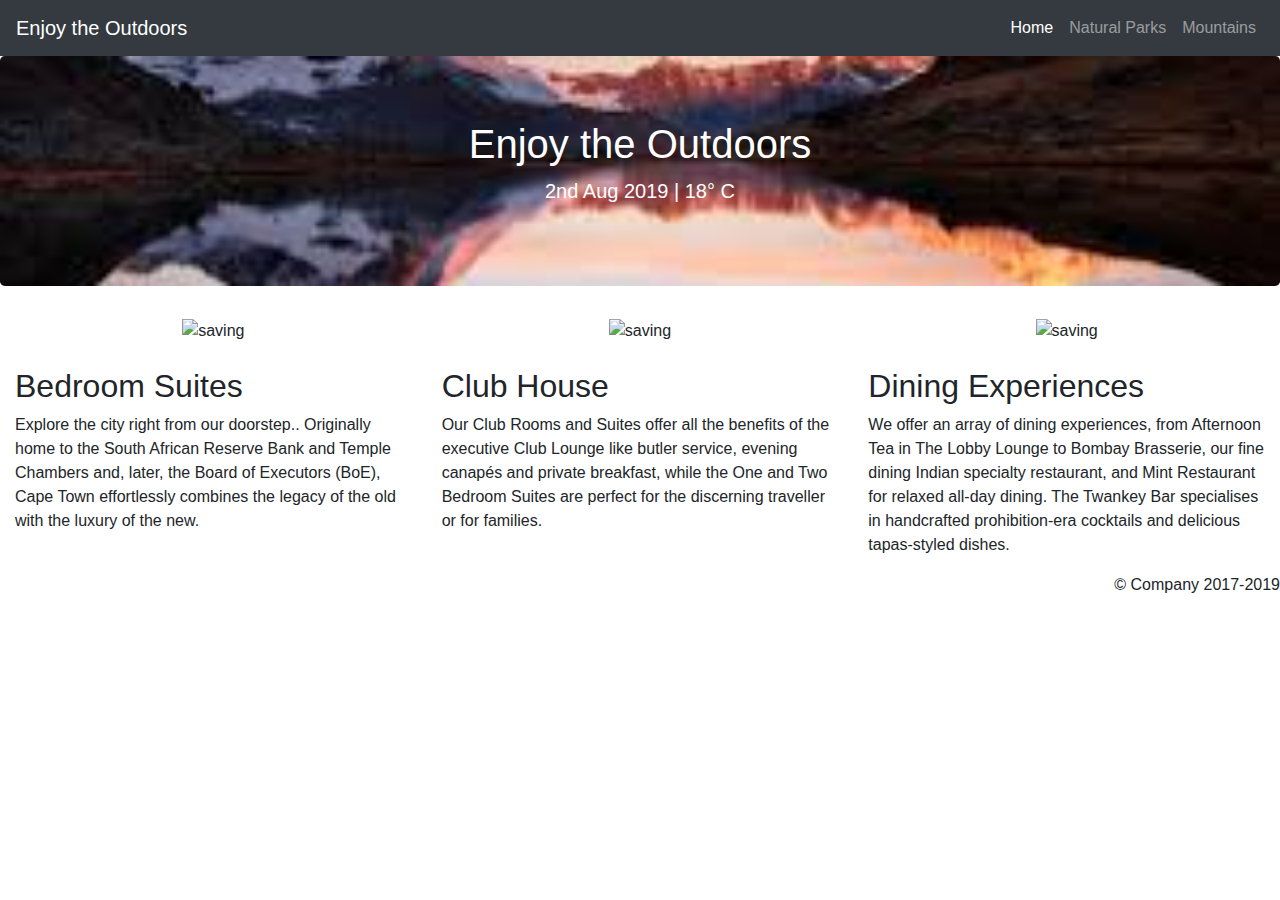
==== index.html @ 8d731788 "Worked on Mountains" ====
<!doctype html>
<html lang="en">

<head>
    <!-- Required meta tags -->
    <meta charset="utf-8">
    <meta name="viewport" content="width=device-width, initial-scale=1, shrink-to-fit=no">

    <!-- Bootstrap CSS -->
    <link rel="stylesheet" href="https://stackpath.bootstrapcdn.com/bootstrap/4.3.1/css/bootstrap.min.css" integrity="sha384-ggOyR0iXCbMQv3Xipma34MD+dH/1fQ784/j6cY/iJTQUOhcWr7x9JvoRxT2MZw1T" crossorigin="anonymous">
    <link rel="stylesheet" href="https://use.fontawesome.com/releases/v5.6.3/css/all.css" integrity="sha384-UHRtZLI+pbxtHCWp1t77Bi1L4ZtiqrqD80Kn4Z8NTSRyMA2Fd33n5dQ8lWUE00s/" crossorigin="anonymous">
    <link rel="stylesheet" href="/css/stylesheet.css">
    <title>Enjoy the Outdoors</title>
</head>

<body>
    <!--Nav Bar -->
    <nav class="navbar navbar-expand-md navbar-dark fixed-top bg-dark">
        <a class="navbar-brand" href="index.html">Enjoy the Outdoors</a>
        <button class="navbar-toggler" type="button" data-toggle="collapse" data-target="#navbarsExampleDefault" aria-controls="navbarsExampleDefault" aria-expanded="false" aria-label="Toggle navigation">
            <span class="navbar-toggler-icon"></span>
        </button>
        <div class="collapse navbar-collapse" id="navbarsExampleDefault">
            <div class="ml-auto">
                <ul class="navbar-nav">
                    <li class="nav-item">
                        <a class="nav-link active" href="index.html">Home<span class="sr-only">(current)</span></a>
                    </li>
                    <li class="nav-item">
                        <a class="nav-link" href="parks.html">Natural Parks<span class="sr-only"></span></a>
                    </li>
                    <li class="nav-item">
                        <a class="nav-link" href="mountains.html">Mountains<span class="sr-only"></span></a>
                    </li>
                </ul>
            </div>
        </div>
    </nav>
    <!--End of Nav Bar -->

    <!--header -->
    <header>
        <!-- Main jumbotron for a primary marketing message or call to action -->
        <div class="jumbotron">
            <div class="container text-center">
                <h1>Enjoy the Outdoors</h1>
                <p class="lead"> 2nd Aug 2019 | 18° C<span>
                    </span></p>
            </div>
        </div>
    </header>
    <!--End header -->
    <main>
        <div class="container-fluid">
            <!--Begining of row-->
            <div class="row">
                <div class="col-lg-4">
                    <div class="text-center mb-4">
                        <img src="images/hotelroom.jpeg" class="bd-placeholder-img  image-md" alt="saving">
                    </div>
                    <h2>Bedroom Suites</h2>
                    <p>Explore the city right from our doorstep.. Originally home to the South African Reserve Bank and Temple Chambers and, later, the Board of Executors (BoE), Cape Town effortlessly combines the legacy of the old with the luxury of the
                        new.
                    </p>
                </div>
                <div class="col-lg-4">
                    <div class="text-center mb-4">
                        <img src="images/restuarent.jpeg" class="bd-placeholder-img image-md" alt="saving">
                    </div>
                    <h2>Club House</h2>
                    <p>Our Club Rooms and Suites offer all the benefits of the executive Club Lounge like butler service, evening canapés and private breakfast, while the One and Two Bedroom Suites are perfect for the discerning traveller or for families.</p>
                </div>
                <div class="col-lg-4 ">
                    <div class="text-center mb-4">
                        <img src="images/dining.jpeg" class="image-md bd-placeholder-img image-md" alt="saving">
                    </div>
                    <h2>Dining Experiences</h2>
                    <p>We offer an array of dining experiences, from Afternoon Tea in The Lobby Lounge to Bombay Brasserie, our fine dining Indian specialty restaurant, and Mint Restaurant for relaxed all-day dining. The Twankey Bar specialises in handcrafted
                        prohibition-era cocktails and delicious tapas-styled dishes. </p>
                </div>
            </div>
            <!-- end of row -->
        </div>
    </main>
    <footer>
        <p>&copy; Company 2017-2019</p>
    </footer>
    <!-- Optional JavaScript -->
    <!-- jQuery first, then Popper.js, then Bootstrap JS -->
    <script src="https://code.jquery.com/jquery-3.3.1.slim.min.js" integrity="sha384-q8i/X+965DzO0rT7abK41JStQIAqVgRVzpbzo5smXKp4YfRvH+8abtTE1Pi6jizo" crossorigin="anonymous"></script>
    <script src="https://ajax.googleapis.com/ajax/libs/jquery/3.2.1/jquery.min.js"></script>
    <script src="https://cdnjs.cloudflare.com/ajax/libs/popper.js/1.14.7/umd/popper.min.js" integrity="sha384-UO2eT0CpHqdSJQ6hJty5KVphtPhzWj9WO1clHTMGa3JDZwrnQq4sF86dIHNDz0W1" crossorigin="anonymous"></script>
    <script src="https://stackpath.bootstrapcdn.com/bootstrap/4.3.1/js/bootstrap.min.js" integrity="sha384-JjSmVgyd0p3pXB1rRibZUAYoIIy6OrQ6VrjIEaFf/nJGzIxFDsf4x0xIM+B07jRM" crossorigin="anonymous"></script>
</body>

</html>
---- css/stylesheet.css ----
body {
    padding-top: 3.5rem;
    font-family: 'Varela Round', sans-serif;
}

@media (max-width: 600px) {
    #lgimg {
        display: none;
    }
}

.jumbotron {
    background-image: url(../images/jumbotranImage1.jpg);
    background-repeat: no-repeat;
    background-size: cover;
    background-position: center center;
    color: white;
}

header {
    text-align: center;
}

footer {
    text-align: right;
}


/*
label {
    font-weight: bold;
}
*/

.bordered-box {
    border: 1px solid rgba(0, 0, 0, .2);
    border-radius: 2px;
    padding: 25px;
}

.result-box {
    background-color: rgba(38, 128, 217, .2);
    margin: 15px 0 0;
    padding: 25px;
    display: none;
}

.alert {
    display: none;
}

.red,
.error {
    color: red;
}

.font-normal {
    font-weight: normal;
}

.image {
    width: 300px;
    height: 225px;
}

.image-md {
    width: 412px;
    height: 240px;
}

.image-sm {
    width: 80px;
    height: 80px;
    padding: 10px;
}

.show {
    display: block;
}

.hide {
    display: none;
}

legend.scheduler-border {
    width: inherit;
    /* Or auto */
    padding: 0 10px;
    /* To give a bit of padding on the left and right */
    border-bottom: none;
}
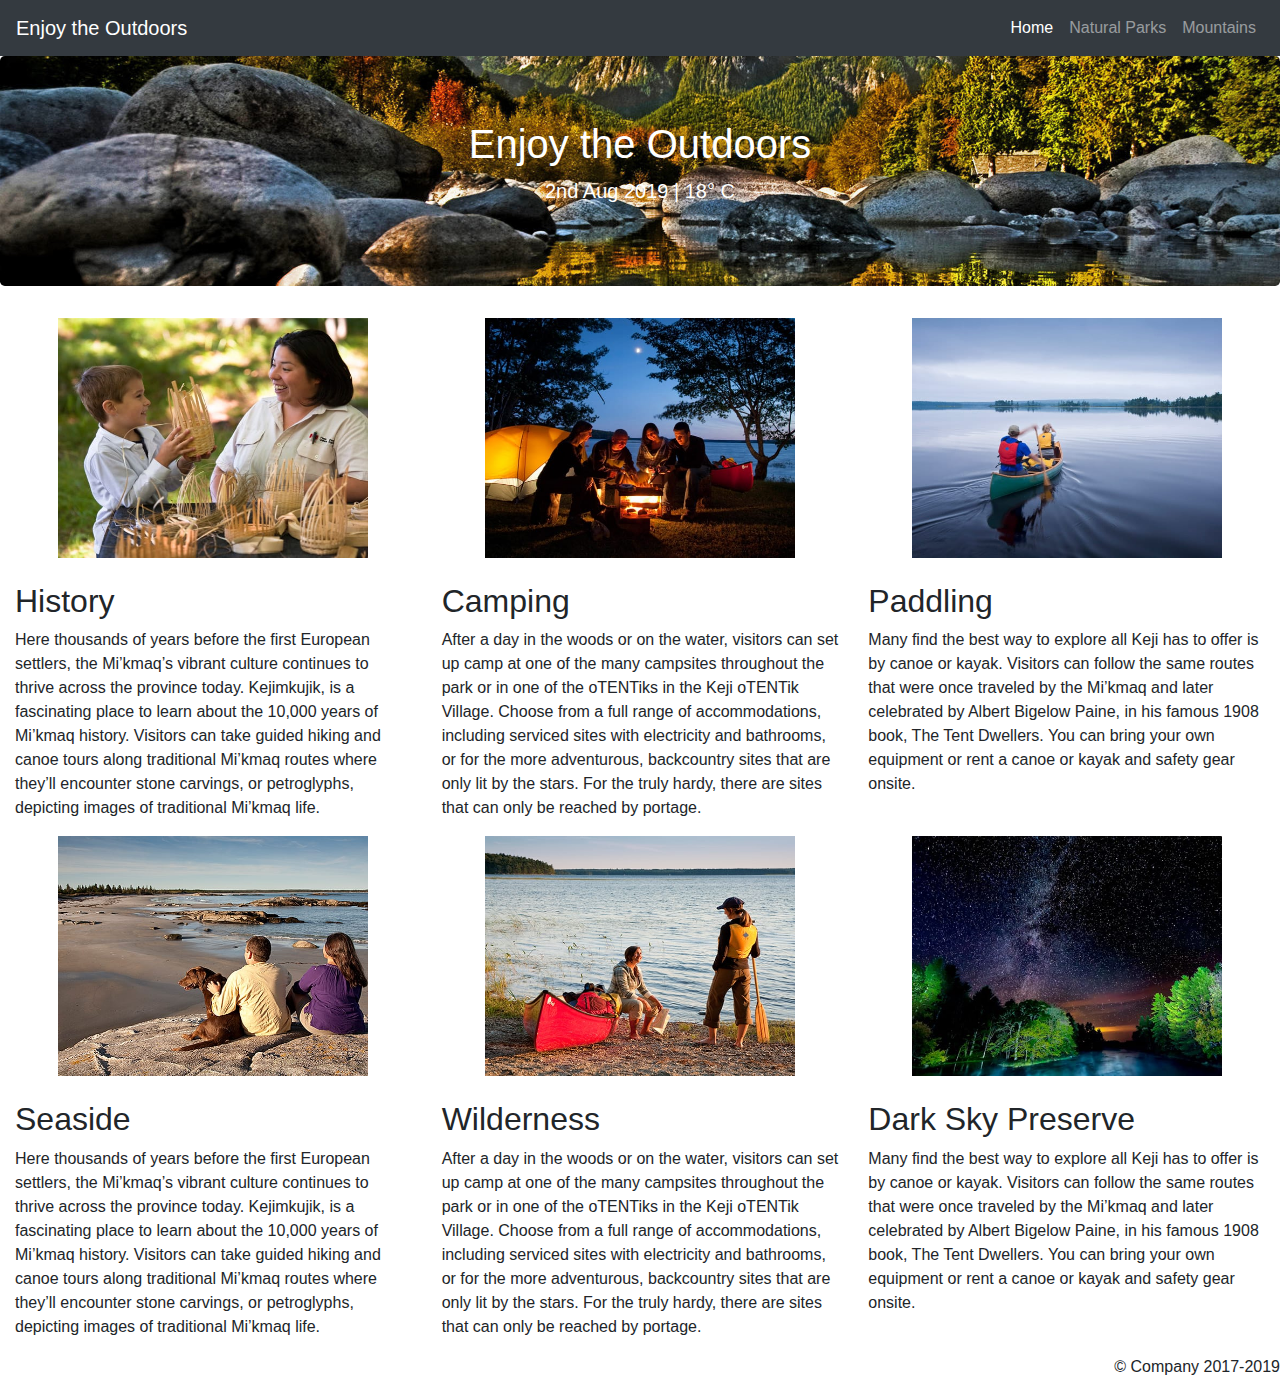
==== commit 2ea452c2: "Added few pics and modified js scripts" ====
--- a/index.html
+++ b/index.html
@@ -56,27 +56,55 @@
             <div class="row">
                 <div class="col-lg-4">
                     <div class="text-center mb-4">
-                        <img src="images/hotelroom.jpeg" class="bd-placeholder-img  image-md" alt="saving">
+                        <img src="images/home-history.jpg" class="bd-placeholder-img  image-md" alt="saving">
                     </div>
-                    <h2>Bedroom Suites</h2>
-                    <p>Explore the city right from our doorstep.. Originally home to the South African Reserve Bank and Temple Chambers and, later, the Board of Executors (BoE), Cape Town effortlessly combines the legacy of the old with the luxury of the
-                        new.
+                    <h2>History</h2>
+                    <p>Here thousands of years before the first European settlers, the Mi’kmaq’s vibrant culture continues to thrive across the province today. Kejimkujik, is a fascinating place to learn about the 10,000 years of Mi’kmaq history. Visitors
+                        can take guided hiking and canoe tours along traditional Mi’kmaq routes where they’ll encounter stone carvings, or petroglyphs, depicting images of traditional Mi’kmaq life.
                     </p>
                 </div>
                 <div class="col-lg-4">
                     <div class="text-center mb-4">
-                        <img src="images/restuarent.jpeg" class="bd-placeholder-img image-md" alt="saving">
+                        <img src="images/home-camping.jpg" class="bd-placeholder-img image-md" alt="saving">
                     </div>
-                    <h2>Club House</h2>
-                    <p>Our Club Rooms and Suites offer all the benefits of the executive Club Lounge like butler service, evening canapés and private breakfast, while the One and Two Bedroom Suites are perfect for the discerning traveller or for families.</p>
+                    <h2>Camping</h2>
+                    <p>After a day in the woods or on the water, visitors can set up camp at one of the many campsites throughout the park or in one of the oTENTiks in the Keji oTENTik Village. Choose from a full range of accommodations, including serviced
+                        sites with electricity and bathrooms, or for the more adventurous, backcountry sites that are only lit by the stars. For the truly hardy, there are sites that can only be reached by portage. </p>
                 </div>
                 <div class="col-lg-4 ">
                     <div class="text-center mb-4">
-                        <img src="images/dining.jpeg" class="image-md bd-placeholder-img image-md" alt="saving">
+                        <img src="images/home-paddling.jpg" class="image-md bd-placeholder-img image-md" alt="saving">
                     </div>
-                    <h2>Dining Experiences</h2>
-                    <p>We offer an array of dining experiences, from Afternoon Tea in The Lobby Lounge to Bombay Brasserie, our fine dining Indian specialty restaurant, and Mint Restaurant for relaxed all-day dining. The Twankey Bar specialises in handcrafted
-                        prohibition-era cocktails and delicious tapas-styled dishes. </p>
+                    <h2>Paddling</h2>
+                    <p>Many find the best way to explore all Keji has to offer is by canoe or kayak. Visitors can follow the same routes that were once traveled by the Mi’kmaq and later celebrated by Albert Bigelow Paine, in his famous 1908 book, The Tent
+                        Dwellers. You can bring your own equipment or rent a canoe or kayak and safety gear onsite.</p>
+                </div>
+            </div>
+            <div class="row">
+                <div class="col-lg-4">
+                    <div class="text-center mb-4">
+                        <img src="images/home-seaside.jpg" class="bd-placeholder-img  image-md" alt="saving">
+                    </div>
+                    <h2>Seaside</h2>
+                    <p>Here thousands of years before the first European settlers, the Mi’kmaq’s vibrant culture continues to thrive across the province today. Kejimkujik, is a fascinating place to learn about the 10,000 years of Mi’kmaq history. Visitors
+                        can take guided hiking and canoe tours along traditional Mi’kmaq routes where they’ll encounter stone carvings, or petroglyphs, depicting images of traditional Mi’kmaq life.
+                    </p>
+                </div>
+                <div class="col-lg-4">
+                    <div class="text-center mb-4">
+                        <img src="images/home-wilderness.jpg" class="bd-placeholder-img image-md" alt="saving">
+                    </div>
+                    <h2>Wilderness</h2>
+                    <p>After a day in the woods or on the water, visitors can set up camp at one of the many campsites throughout the park or in one of the oTENTiks in the Keji oTENTik Village. Choose from a full range of accommodations, including serviced
+                        sites with electricity and bathrooms, or for the more adventurous, backcountry sites that are only lit by the stars. For the truly hardy, there are sites that can only be reached by portage. </p>
+                </div>
+                <div class="col-lg-4 ">
+                    <div class="text-center mb-4">
+                        <img src="images/home-darksky.jpg" class="image-md bd-placeholder-img image-md" alt="saving">
+                    </div>
+                    <h2>Dark Sky Preserve</h2>
+                    <p>Many find the best way to explore all Keji has to offer is by canoe or kayak. Visitors can follow the same routes that were once traveled by the Mi’kmaq and later celebrated by Albert Bigelow Paine, in his famous 1908 book, The Tent
+                        Dwellers. You can bring your own equipment or rent a canoe or kayak and safety gear onsite.</p>
                 </div>
             </div>
             <!-- end of row -->
--- a/css/stylesheet.css
+++ b/css/stylesheet.css
@@ -9,12 +9,20 @@
     }
 }
 
+h2 {
+    font-family: Arial, Helvetica, sans-serif;
+}
+
 .jumbotron {
-    background-image: url(../images/jumbotranImage1.jpg);
+    background-image: url(../images/home-jumbo.jpg);
     background-repeat: no-repeat;
     background-size: cover;
     background-position: center center;
     color: white;
+}
+
+#table {
+    font-size: 15px;
 }
 
 header {
@@ -64,7 +72,7 @@
 }
 
 .image-md {
-    width: 412px;
+    width: 310px;
     height: 240px;
 }
 
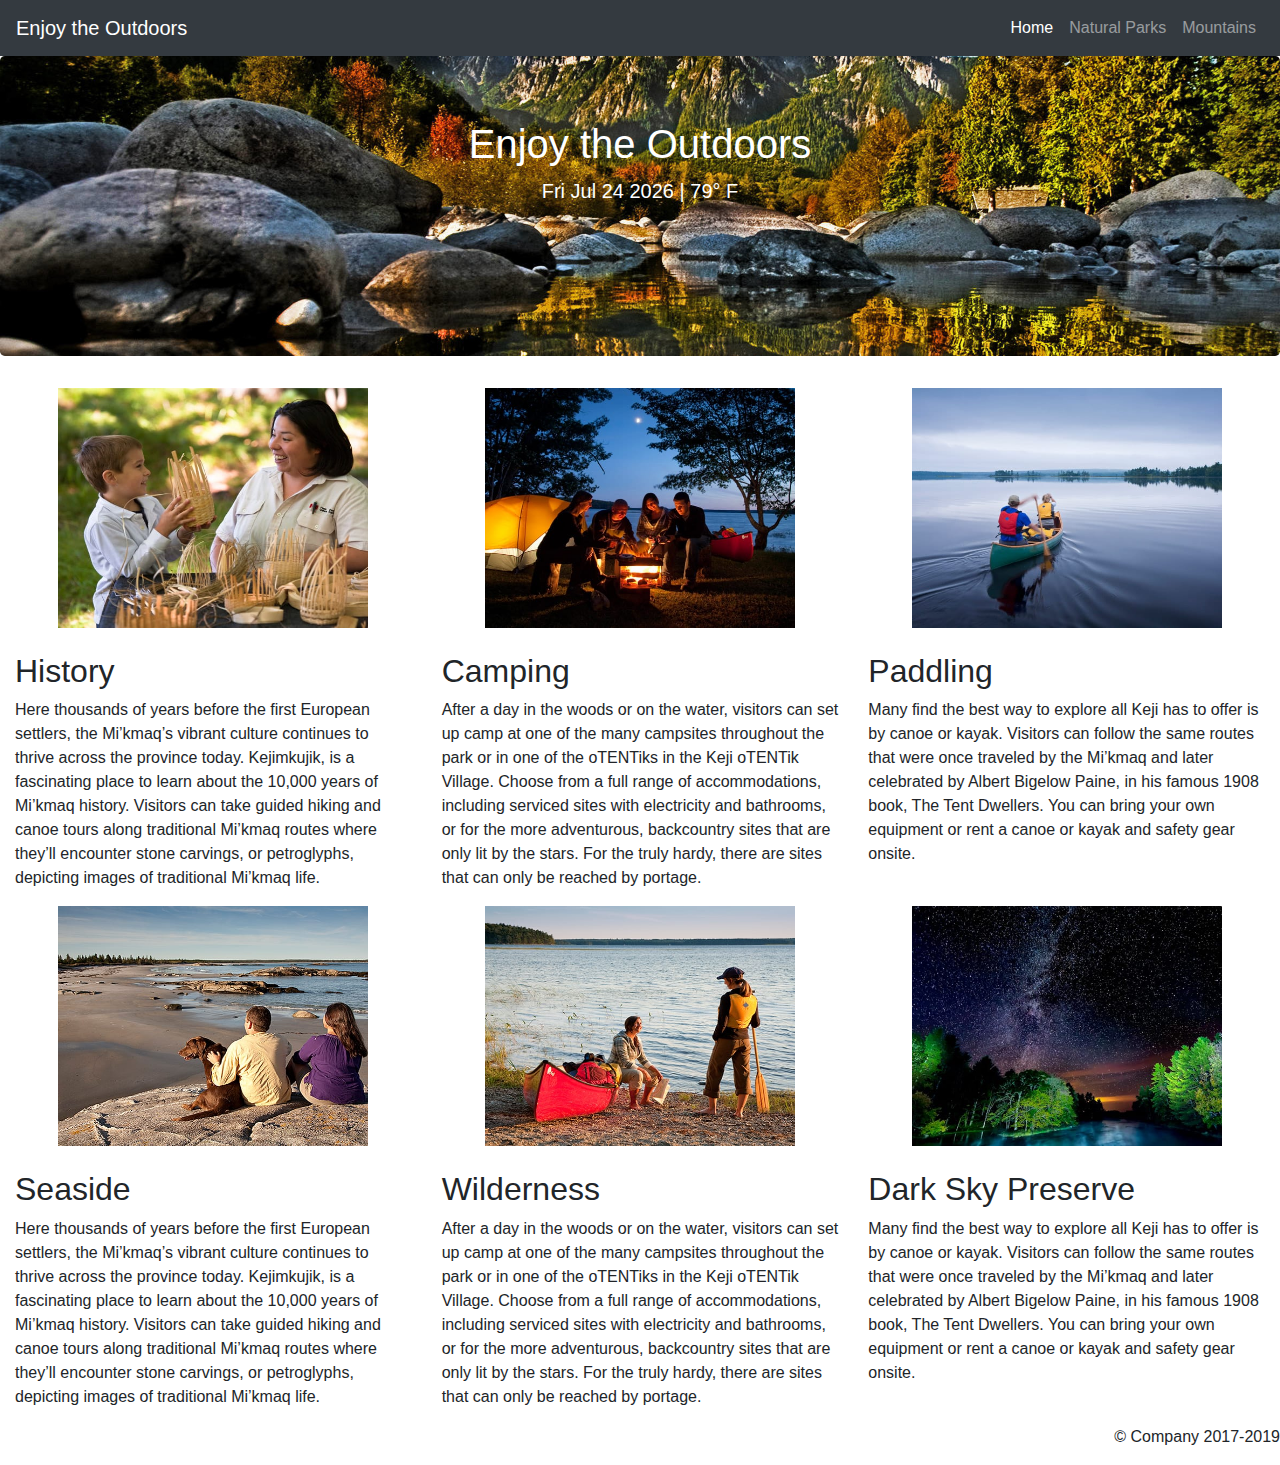
==== commit a911491e: "added new file-index.js" ====
--- a/index.html
+++ b/index.html
@@ -44,8 +44,7 @@
         <div class="jumbotron">
             <div class="container text-center">
                 <h1>Enjoy the Outdoors</h1>
-                <p class="lead"> 2nd Aug 2019 | 18° C<span>
-                    </span></p>
+                <p class="lead" id="today"> 2nd Aug 2019 | 78° F</p>
             </div>
         </div>
     </header>
@@ -119,6 +118,7 @@
     <script src="https://ajax.googleapis.com/ajax/libs/jquery/3.2.1/jquery.min.js"></script>
     <script src="https://cdnjs.cloudflare.com/ajax/libs/popper.js/1.14.7/umd/popper.min.js" integrity="sha384-UO2eT0CpHqdSJQ6hJty5KVphtPhzWj9WO1clHTMGa3JDZwrnQq4sF86dIHNDz0W1" crossorigin="anonymous"></script>
     <script src="https://stackpath.bootstrapcdn.com/bootstrap/4.3.1/js/bootstrap.min.js" integrity="sha384-JjSmVgyd0p3pXB1rRibZUAYoIIy6OrQ6VrjIEaFf/nJGzIxFDsf4x0xIM+B07jRM" crossorigin="anonymous"></script>
+    <script src="scripts/index.js"></script>
 </body>
 
 </html>--- a/css/stylesheet.css
+++ b/css/stylesheet.css
@@ -19,6 +19,7 @@
     background-size: cover;
     background-position: center center;
     color: white;
+    min-height: 300px;
 }
 
 #table {
@@ -33,12 +34,9 @@
     text-align: right;
 }
 
-
-/*
 label {
     font-weight: bold;
 }
-*/
 
 .bordered-box {
     border: 1px solid rgba(0, 0, 0, .2);
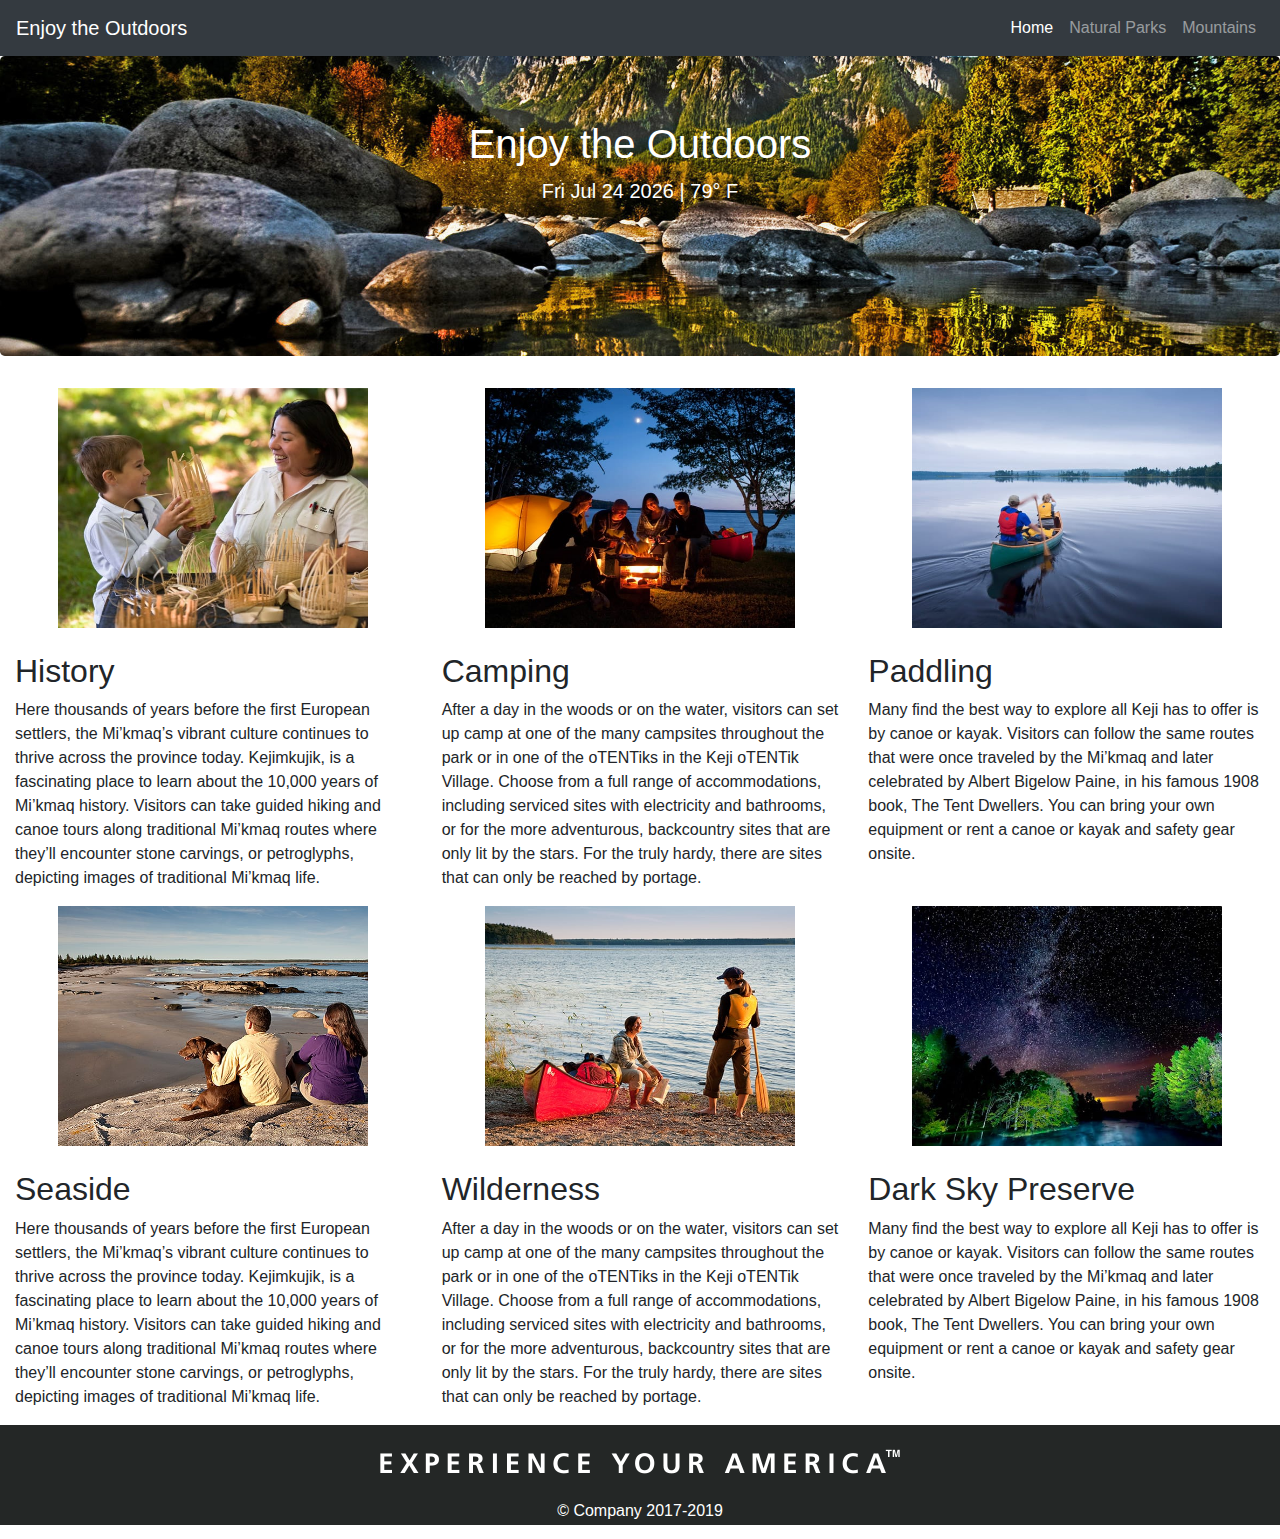
==== commit e5082917: "Added footer information" ====
--- a/index.html
+++ b/index.html
@@ -109,8 +109,15 @@
             <!-- end of row -->
         </div>
     </main>
-    <footer>
-        <p>&copy; Company 2017-2019</p>
+    <footer class="dark-footer">
+        <div class="container-fluid">
+            <div class="row">
+                <div class="col-sm-12 mt-4">
+                    <img class="mb-4" src="images/nps-footer-slogan.png" alt="Experience Your America">
+                    <p>&copy; Company 2017-2019</p>
+                </div>
+            </div>
+        </div>
     </footer>
     <!-- Optional JavaScript -->
     <!-- jQuery first, then Popper.js, then Bootstrap JS -->
--- a/css/stylesheet.css
+++ b/css/stylesheet.css
@@ -32,6 +32,17 @@
 
 footer {
     text-align: right;
+}
+
+.dark-footer {
+    /*position: fixed;*/
+    left: 0;
+    bottom: 0;
+    width: 100%;
+    height: 100px;
+    background-color: rgb(36, 39, 38);
+    color: white;
+    text-align: center;
 }
 
 label {
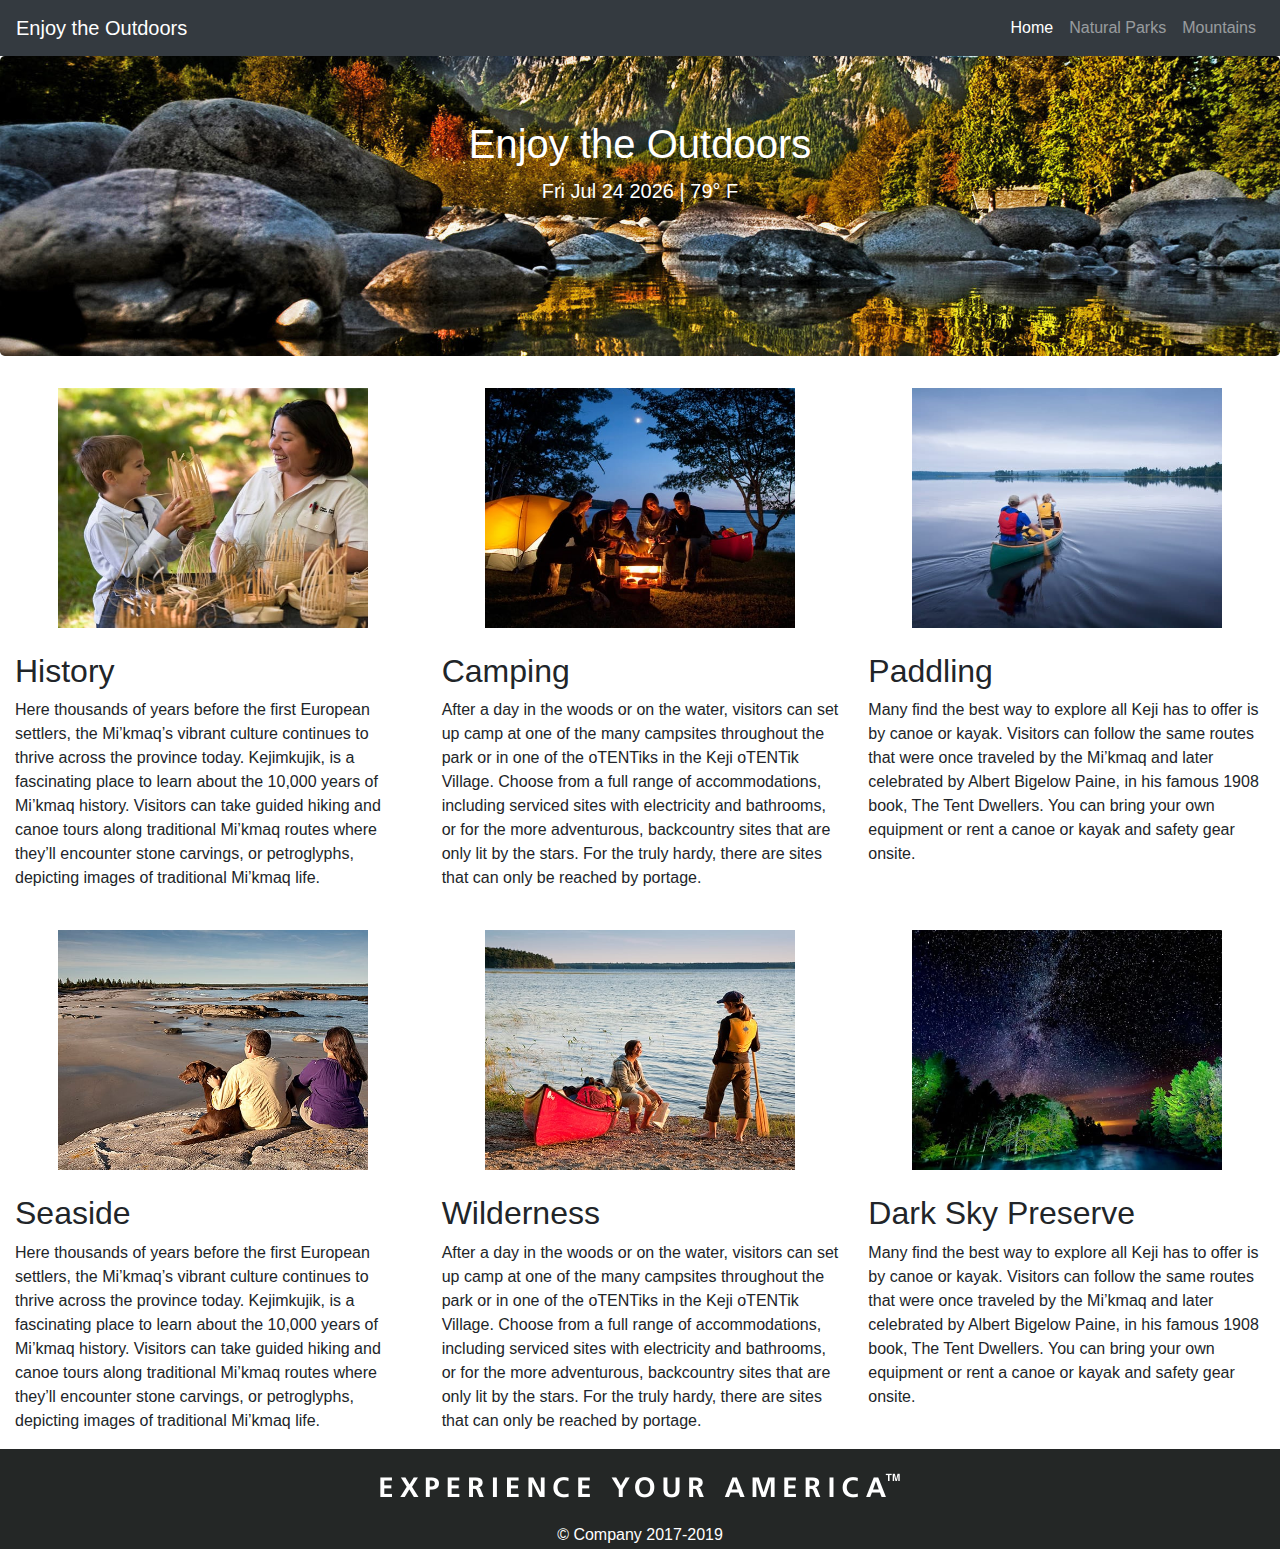
==== commit c8f2cabd: "Final Push" ====
--- a/index.html
+++ b/index.html
@@ -79,7 +79,7 @@
                         Dwellers. You can bring your own equipment or rent a canoe or kayak and safety gear onsite.</p>
                 </div>
             </div>
-            <div class="row">
+            <div class="row mt-4">
                 <div class="col-lg-4">
                     <div class="text-center mb-4">
                         <img src="images/home-seaside.jpg" class="bd-placeholder-img  image-md" alt="saving">
